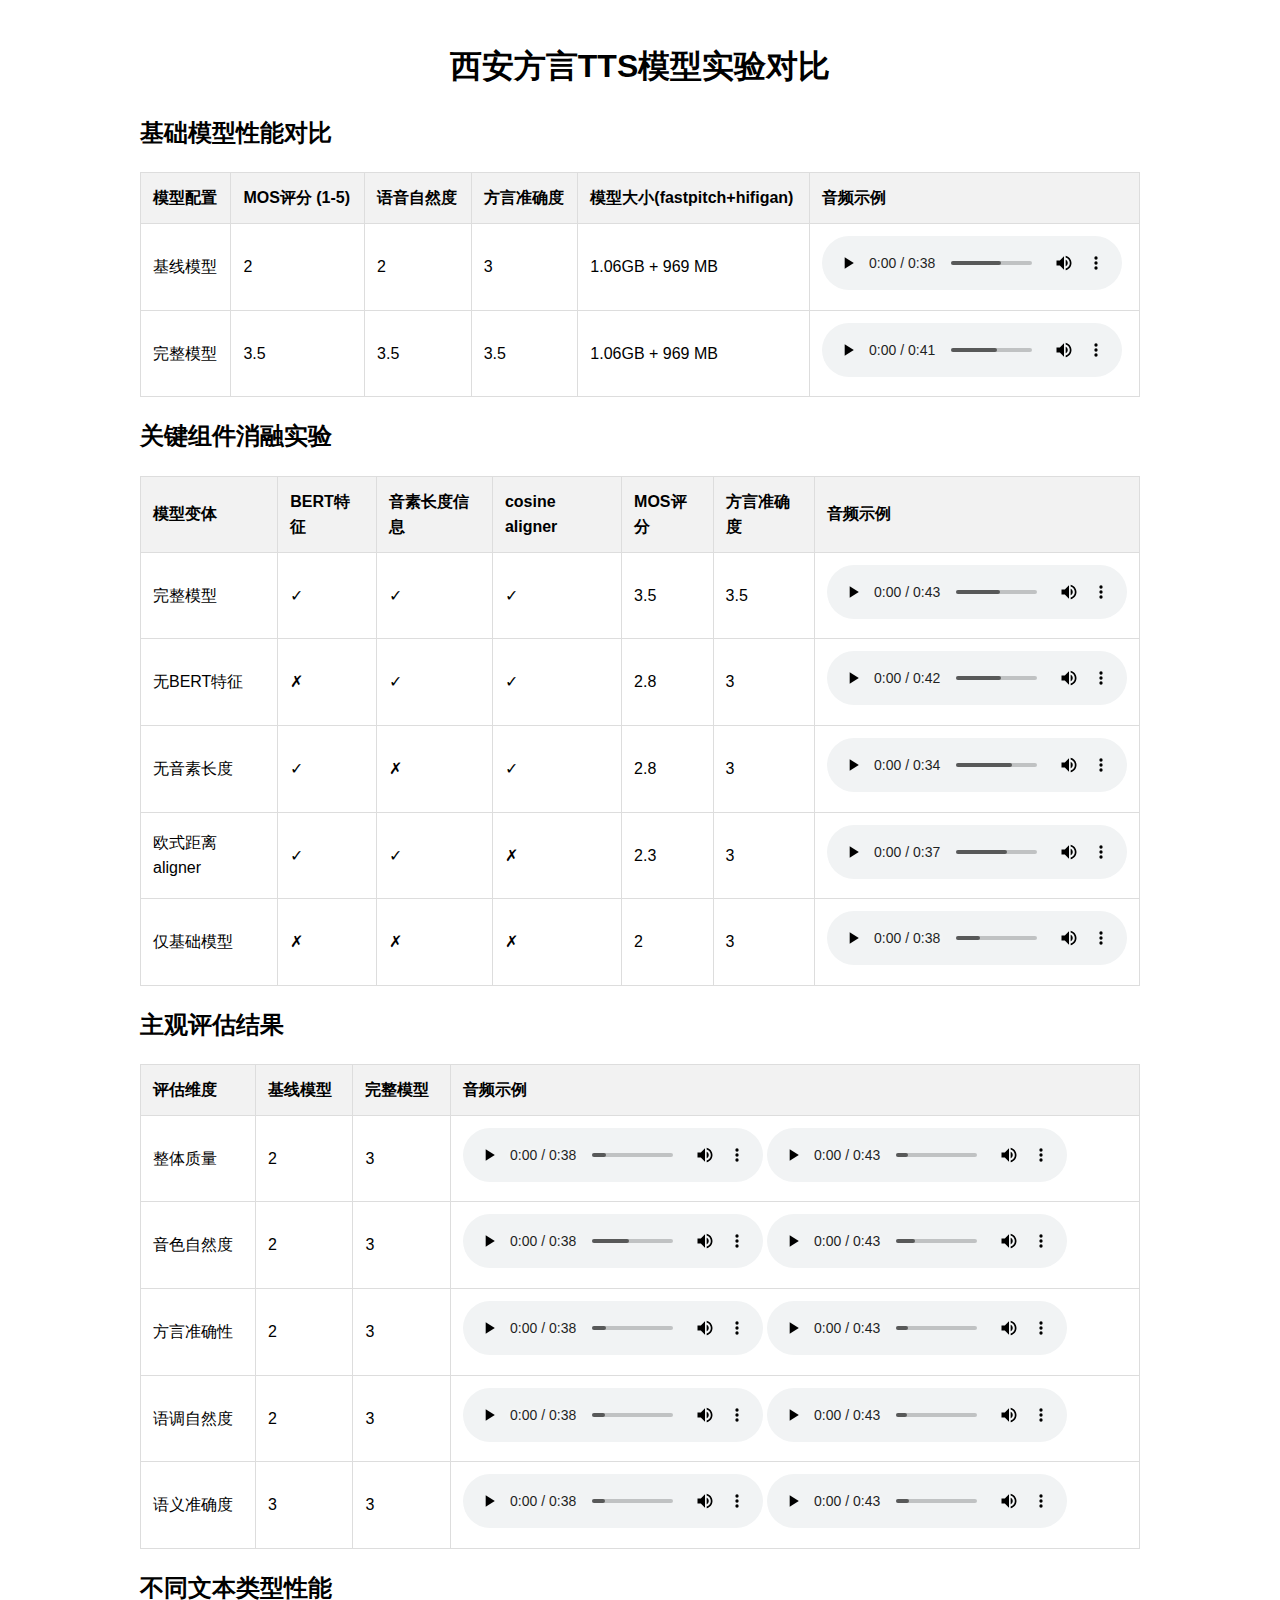
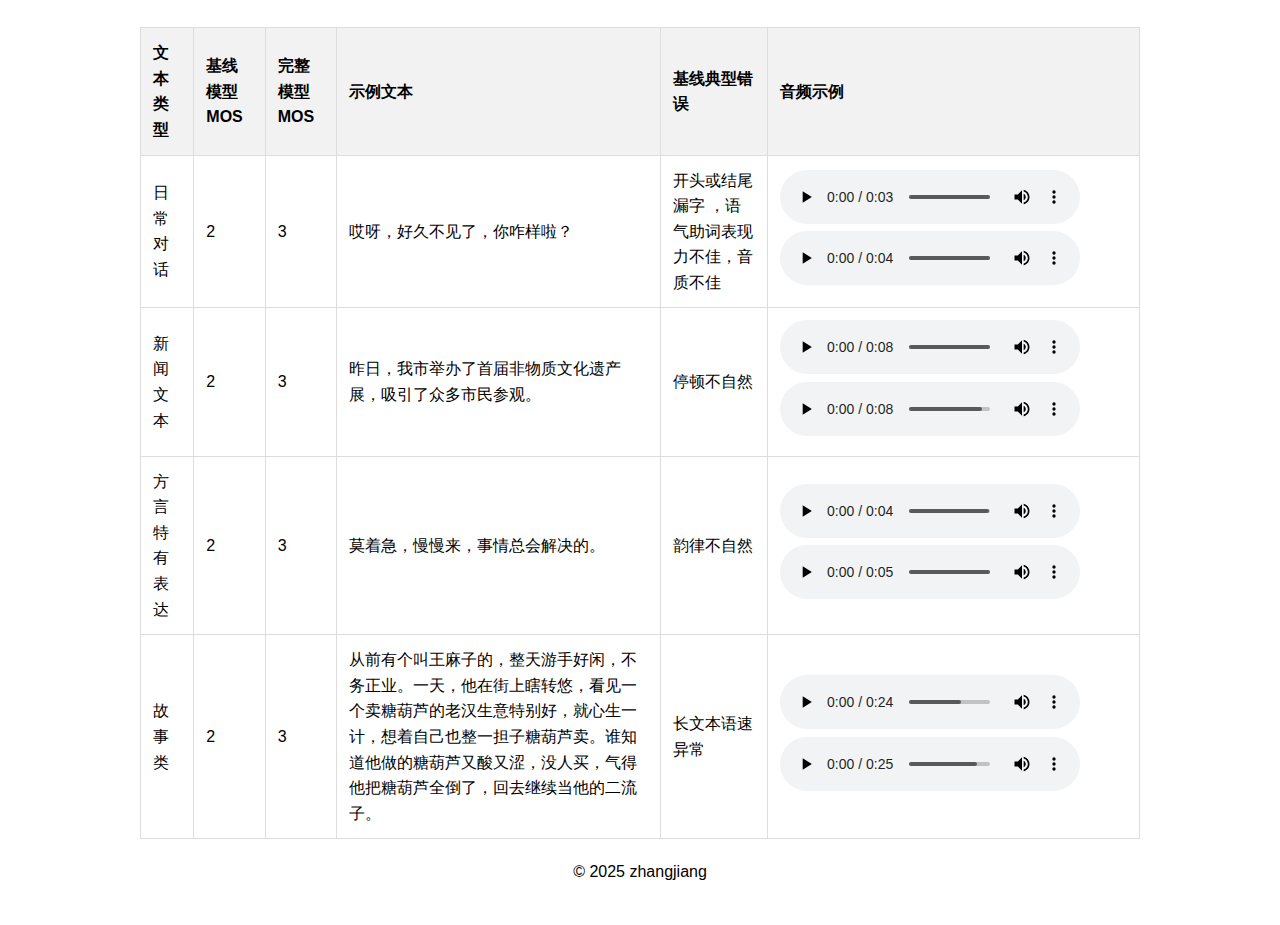
==== index_full.html @ 5d58fa35 "add ablation experiment" ====
<!DOCTYPE html>
<html>
<head>
    <meta charset="UTF-8">
    <meta name="viewport" content="width=device-width, initial-scale=1.0">
    <title>TTS演示结果</title>
    <link rel="stylesheet" href="styles.css">
</head>
<body>
    <header>
        <h1>西安方言TTS模型实验对比</h1>
    </header>
    
    <main>
        <!-- 基础模型性能对比表格 -->
        <section class="model-performance">
            <h2>基础模型性能对比</h2>
            <table>
                <tr>
                    <th>模型配置</th>
                    <th>MOS评分 (1-5)</th>
                    <th>语音自然度</th>
                    <th>方言准确度</th>
                    <th>模型大小(fastpitch+hifigan)</th>
                    <th>音频示例</th>
                </tr>
                <tr>
                    <td>基线模型</td>
                    <td>2</td>
                    <td>2</td>
                    <td>3</td>
                    <td>1.06GB + 969 MB</td>
                    <td>
                        <audio controls>
                            <source src="audio/output_sx.wav" type="audio/mpeg">
                            您的浏览器不支持音频元素
                        </audio>
                    </td>
                </tr>
                <tr>
                    <td>完整模型</td>
                    <td>3.5</td>
                    <td>3.5</td>
                    <td>3.5</td>
                    <td>1.06GB + 969 MB</td>
                    <td>
                        <audio controls>
                            <source src="audio/output_cos.wav" type="audio/mpeg">
                            您的浏览器不支持音频元素
                        </audio>
                    </td>
                </tr>
            </table>
        </section>
        
        <!-- 关键组件消融实验表格 -->
        <section class="ablation-study">
            <h2>关键组件消融实验</h2>
            <table>
                <tr>
                    <th>模型变体</th>
                    <th>BERT特征</th>
                    <th>音素长度信息</th>
                    <th>cosine aligner</th>
                    <th>MOS评分</th>
                    <th>方言准确度</th>
                    <th>音频示例</th>
                </tr>
                <tr>
                    <td>完整模型</td>
                    <td>✓</td>
                    <td>✓</td>
                    <td>✓</td>
                    <td>3.5</td>
                    <td>3.5</td>
                    <td>
                        <audio controls>
                            <source src="audio/cur_best.wav" type="audio/mpeg">
                            您的浏览器不支持音频元素
                        </audio>
                    </td>
                </tr>
                <tr>
                    <td>无BERT特征</td>
                    <td>✗</td>
                    <td>✓</td>
                    <td>✓</td>
                    <td>2.8</td>
                    <td>3</td>
                    <td>
                        <audio controls>
                            <source src="audio/cos_wo_bert.wav" type="audio/mpeg">
                            您的浏览器不支持音频元素
                        </audio>
                    </td>
                </tr>
                <tr>
                    <td>无音素长度</td>
                    <td>✓</td>
                    <td>✗</td>
                    <td>✓</td>
                    <td>2.8</td>
                    <td>3</td>
                    <td>
                        <audio controls>
                            <source src="audio/cos_wo_plr.wav" type="audio/mpeg">
                            您的浏览器不支持音频元素
                        </audio>
                    </td>
                </tr>
                <tr>
                    <td>欧式距离 aligner</td>
                    <td>✓</td>
                    <td>✓</td>
                    <td>✗</td>
                    <td>2.3</td>
                    <td>3</td>
                    <td>
                        <audio controls>
                            <source src="audio/euclidean_aligner_example.wav" type="audio/mpeg">
                            您的浏览器不支持音频元素
                        </audio>
                    </td>
                </tr>
                <tr>
                    <td>仅基础模型</td>
                    <td>✗</td>
                    <td>✗</td>
                    <td>✗</td>
                    <td>2</td>
                    <td>3</td>
                    <td>
                        <audio controls>
                            <source src="audio/baseline_example.wav" type="audio/mpeg">
                            您的浏览器不支持音频元素
                        </audio>
                    </td>
                </tr>
            </table>
        </section>
        
        <!-- 主观评估结果表格 -->
        <section class="subjective-evaluation">
            <h2>主观评估结果</h2>
            <table>
                <tr>
                    <th>评估维度</th>
                    <th>基线模型</th>
                    <th>完整模型</th>
                    <th>音频示例</th>
                </tr>
                <tr>
                    <td>整体质量</td>
                    <td>2</td>
                    <td>3</td>
                    <td>
                        <audio controls>
                            <source src="audio/baseline_example.wav" type="audio/mpeg">
                            您的浏览器不支持音频元素
                        </audio>
                        <audio controls>
                            <source src="audio/full_model_example.wav" type="audio/mpeg">
                            您的浏览器不支持音频元素
                        </audio>
                    </td>
                </tr>
                <tr>
                    <td>音色自然度</td>
                    <td>2</td>
                    <td>3</td>
                    <td>
                        <audio controls>
                            <source src="audio/baseline_example.wav" type="audio/mpeg">
                            您的浏览器不支持音频元素
                        </audio>
                        <audio controls>
                            <source src="audio/full_model_example.wav" type="audio/mpeg">
                            您的浏览器不支持音频元素
                        </audio>
                    </td>
                </tr>
                <tr>
                    <td>方言准确性</td>
                    <td>2</td>
                    <td>3</td>
                    <td>
                        <audio controls>
                            <source src="audio/baseline_example.wav" type="audio/mpeg">
                            您的浏览器不支持音频元素
                        </audio>
                        <audio controls>
                            <source src="audio/full_model_example.wav" type="audio/mpeg">
                            您的浏览器不支持音频元素
                        </audio>
                    </td>
                </tr>
                <tr>
                    <td>语调自然度</td>
                    <td>2</td>
                    <td>3</td>
                    <td>
                        <audio controls>
                            <source src="audio/baseline_example.wav" type="audio/mpeg">
                            您的浏览器不支持音频元素
                        </audio>
                        <audio controls>
                            <source src="audio/full_model_example.wav" type="audio/mpeg">
                            您的浏览器不支持音频元素
                        </audio>
                    </td>
                </tr>
                <tr>
                    <td>语义准确度</td>
                    <td>3</td>
                    <td>3</td>
                    <td>
                        <audio controls>
                            <source src="audio/baseline_example.wav" type="audio/mpeg">
                            您的浏览器不支持音频元素
                        </audio>
                        <audio controls>
                            <source src="audio/full_model_example.wav" type="audio/mpeg">
                            您的浏览器不支持音频元素
                        </audio>
                    </td>
                </tr>
            </table>
        </section>
        
        <!-- 不同文本类型性能表格 -->
        <section class="text-type-performance">
            <h2>不同文本类型性能</h2>
            <table>
                <tr>
                    <th>文本类型</th>
                    <th>基线模型MOS</th>
                    <th>完整模型MOS</th>
                    <th>示例文本</th>
                    <th>基线典型错误</th>
                    <th>音频示例</th>
                </tr>
                <tr>
                    <td>日常对话</td>
                    <td>2</td>
                    <td>3</td>
                    <td>哎呀，好久不见了，你咋样啦？</td>
                    <td>开头或结尾漏字 ，语气助词表现力不佳，音质不佳</td>
                    <td>
                        <audio controls>
                            <source src="audio/日常对话1.wav" type="audio/mpeg">
                            您的浏览器不支持音频元素
                        </audio>
                        <audio controls>
                            <source src="audio/日常对话2.wav" type="audio/mpeg">
                            您的浏览器不支持音频元素
                        </audio>
                    </td>
                </tr>
                <tr>
                    <td>新闻文本</td>
                    <td>2</td>
                    <td>3</td>
                    <td>昨日，我市举办了首届非物质文化遗产展，吸引了众多市民参观。</td>
                    <td>停顿不自然</td>
                    <td>
                        <audio controls>
                            <source src="audio/新闻文本1.wav" type="audio/mpeg">
                            您的浏览器不支持音频元素
                        </audio>
                        <audio controls>
                            <source src="audio/新闻文本2.wav" type="audio/mpeg">
                            您的浏览器不支持音频元素
                        </audio>
                    </td>
                </tr>
                <tr>
                    <td>方言特有表达</td>
                    <td>2</td>
                    <td>3</td>
                    <td>莫着急，慢慢来，事情总会解决的。</td>
                    <td>韵律不自然</td>
                    <td>
                        <audio controls>
                            <source src="audio/方言特有表达1.wav" type="audio/mpeg">
                            您的浏览器不支持音频元素
                        </audio>
                        <audio controls>
                            <source src="audio/方言特有表达2.wav" type="audio/mpeg">
                            您的浏览器不支持音频元素
                        </audio>
                    </td>
                </tr>
                <tr>
                    <td>故事类</td>
                    <td>2</td>
                    <td>3</td>
                    <td>从前有个叫王麻子的，整天游手好闲，不务正业。一天，他在街上瞎转悠，看见一个卖糖葫芦的老汉生意特别好，就心生一计，想着自己也整一担子糖葫芦卖。谁知道他做的糖葫芦又酸又涩，没人买，气得他把糖葫芦全倒了，回去继续当他的二流子。</td>
                    <td>长文本语速异常</td>
                    <td>
                        <audio controls>
                            <source src="audio/故事类1.wav" type="audio/mpeg">
                            您的浏览器不支持音频元素
                        </audio>
                        <audio controls>
                            <source src="audio/故事类2.wav" type="audio/mpeg">
                            您的浏览器不支持音频元素
                        </audio>
                    </td>
                </tr>
            </table>
        </section>
    </main>
    
    <footer>
        <p>© 2025 zhangjiang</p>
    </footer>
</body>
</html>
---- styles.css ----
body {
    font-family: 'Arial', sans-serif;
    line-height: 1.6;
    max-width: 1000px;
    margin: 0 auto;
    padding: 20px;
}

header, footer {
    text-align: center;
    margin: 20px 0;
}

.audio-sample {
    margin: 30px 0;
    padding: 20px;
    border: 1px solid #ddd;
    border-radius: 5px;
    background-color: #f9f9f9;
}

.audio-sample h3 {
    margin-top: 0;
}

table {
    width: 100%;
    border-collapse: collapse;
    margin: 20px 0;
}

table, th, td {
    border: 1px solid #ddd;
}

th, td {
    padding: 12px;
    text-align: left;
}

th {
    background-color: #f2f2f2;
}

img {
    max-width: 100%;
    height: auto;
    display: block;
    margin: 20px auto;
}
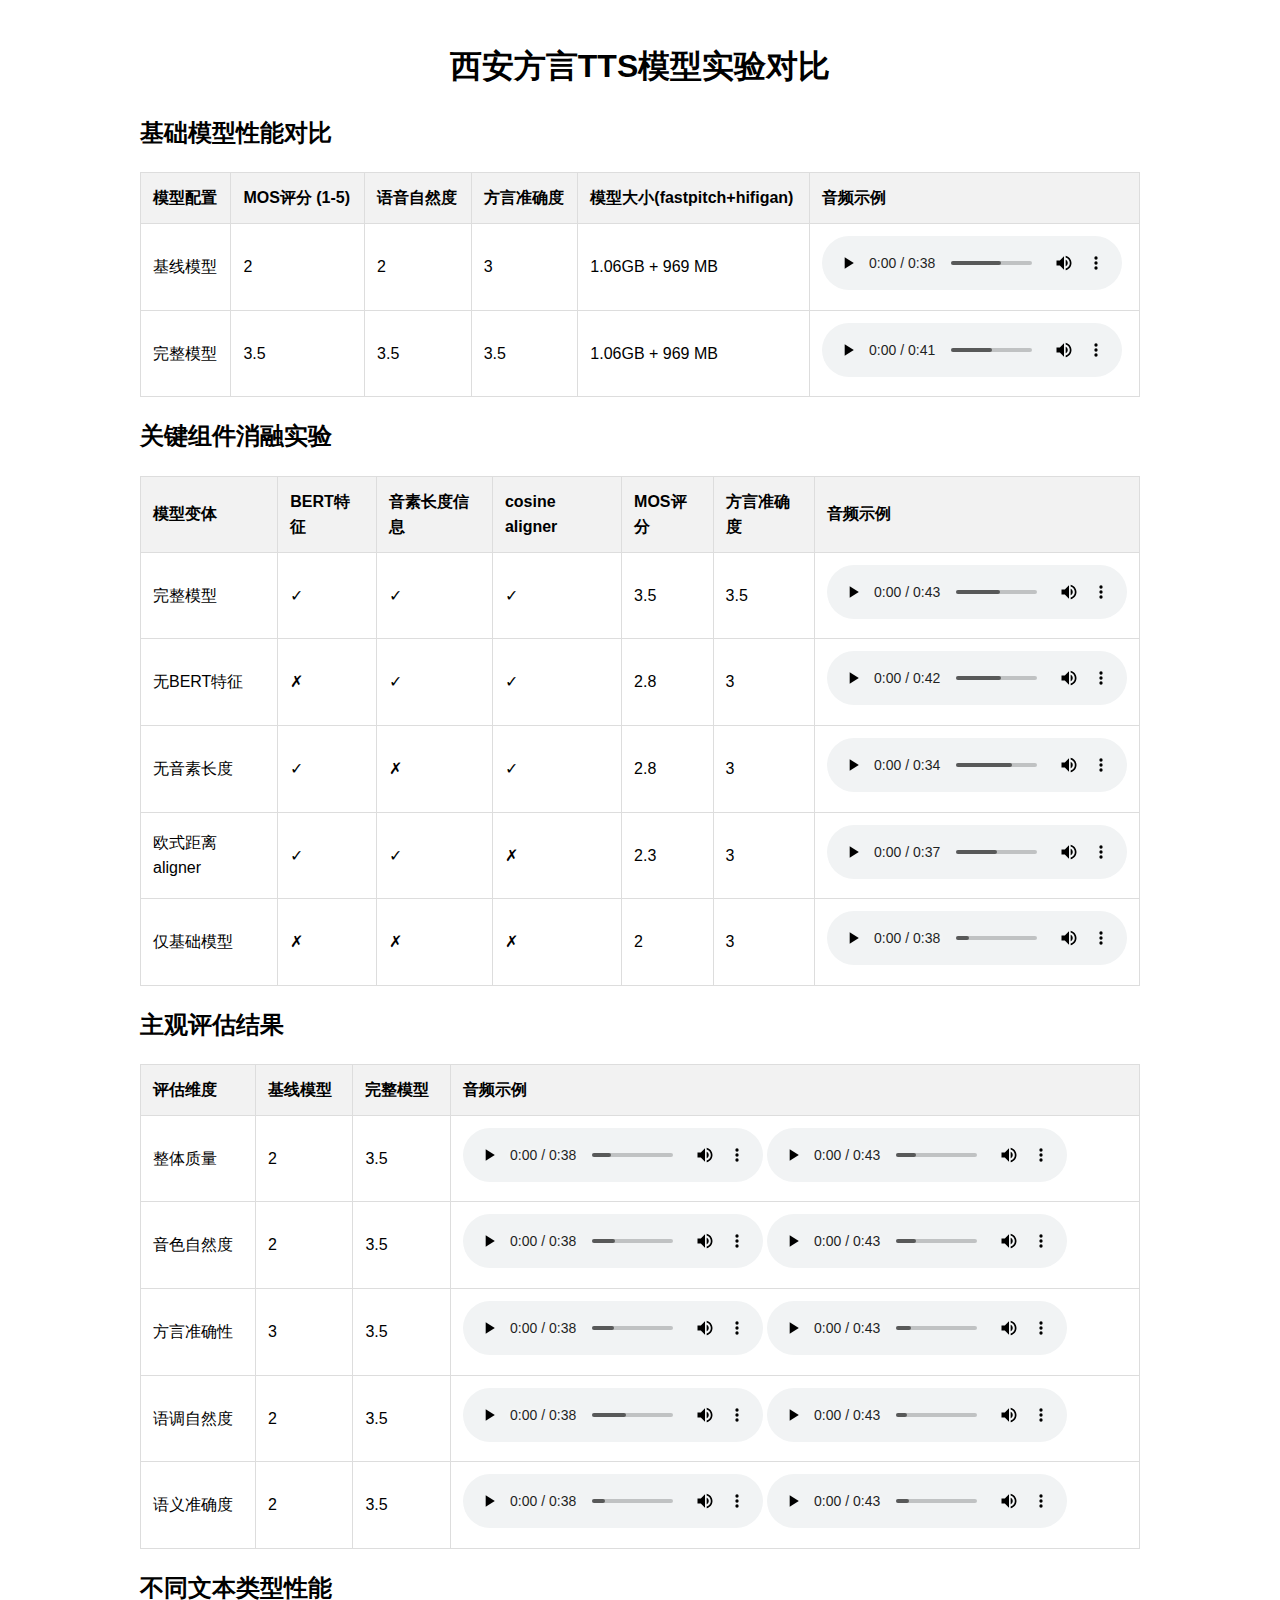
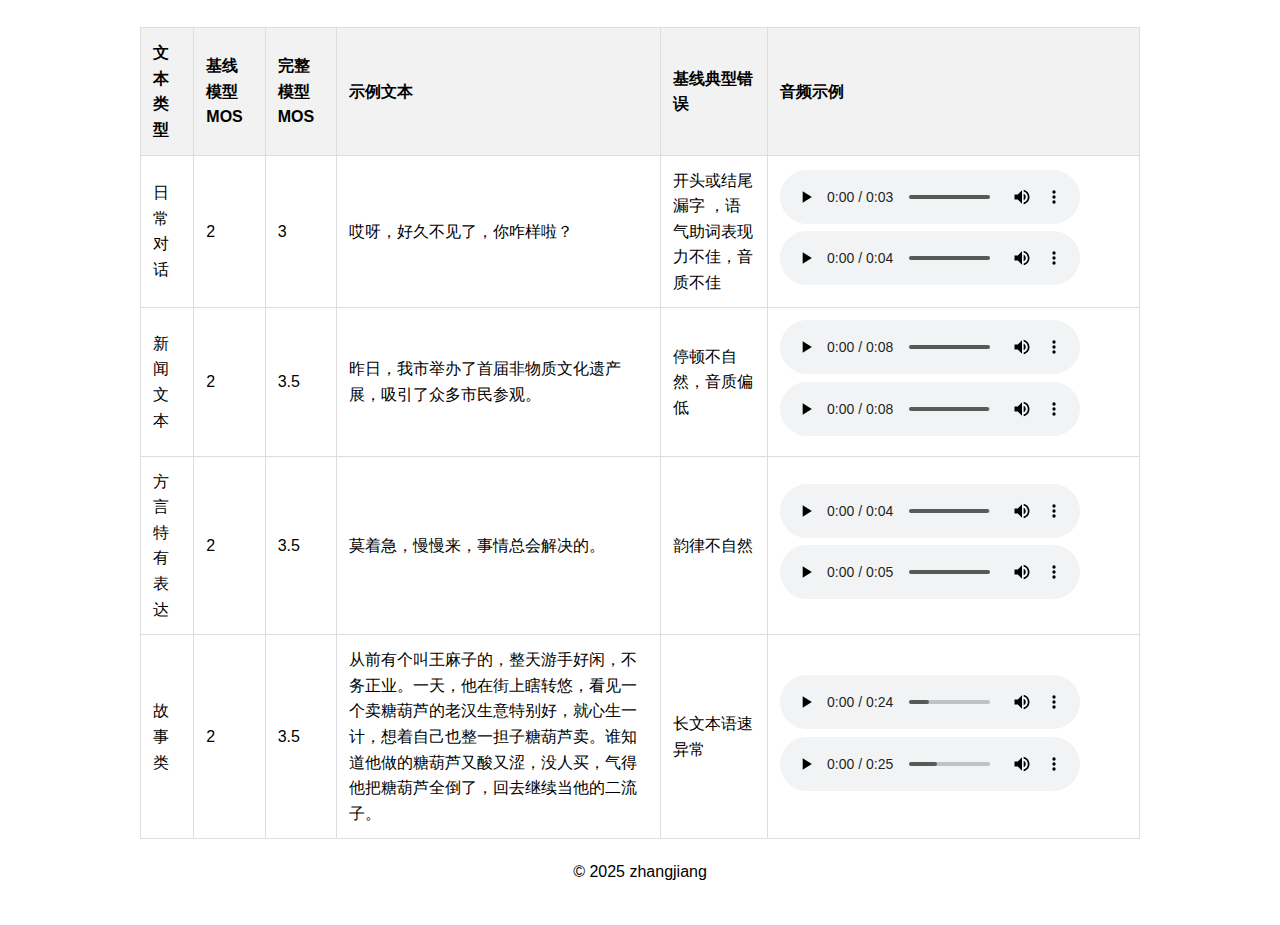
==== commit 05dee99f: "update some mos" ====
--- a/index_full.html
+++ b/index_full.html
@@ -152,7 +152,7 @@
                 <tr>
                     <td>整体质量</td>
                     <td>2</td>
-                    <td>3</td>
+                    <td>3.5</td>
                     <td>
                         <audio controls>
                             <source src="audio/baseline_example.wav" type="audio/mpeg">
@@ -167,7 +167,7 @@
                 <tr>
                     <td>音色自然度</td>
                     <td>2</td>
-                    <td>3</td>
+                    <td>3.5</td>
                     <td>
                         <audio controls>
                             <source src="audio/baseline_example.wav" type="audio/mpeg">
@@ -181,8 +181,8 @@
                 </tr>
                 <tr>
                     <td>方言准确性</td>
-                    <td>2</td>
-                    <td>3</td>
+                    <td>3</td>
+                    <td>3.5</td>
                     <td>
                         <audio controls>
                             <source src="audio/baseline_example.wav" type="audio/mpeg">
@@ -197,7 +197,7 @@
                 <tr>
                     <td>语调自然度</td>
                     <td>2</td>
-                    <td>3</td>
+                    <td>3.5</td>
                     <td>
                         <audio controls>
                             <source src="audio/baseline_example.wav" type="audio/mpeg">
@@ -211,8 +211,8 @@
                 </tr>
                 <tr>
                     <td>语义准确度</td>
-                    <td>3</td>
-                    <td>3</td>
+                    <td>2</td>
+                    <td>3.5</td>
                     <td>
                         <audio controls>
                             <source src="audio/baseline_example.wav" type="audio/mpeg">
@@ -259,9 +259,9 @@
                 <tr>
                     <td>新闻文本</td>
                     <td>2</td>
-                    <td>3</td>
+                    <td>3.5</td>
                     <td>昨日，我市举办了首届非物质文化遗产展，吸引了众多市民参观。</td>
-                    <td>停顿不自然</td>
+                    <td>停顿不自然，音质偏低</td>
                     <td>
                         <audio controls>
                             <source src="audio/新闻文本1.wav" type="audio/mpeg">
@@ -276,7 +276,7 @@
                 <tr>
                     <td>方言特有表达</td>
                     <td>2</td>
-                    <td>3</td>
+                    <td>3.5</td>
                     <td>莫着急，慢慢来，事情总会解决的。</td>
                     <td>韵律不自然</td>
                     <td>
@@ -293,7 +293,7 @@
                 <tr>
                     <td>故事类</td>
                     <td>2</td>
-                    <td>3</td>
+                    <td>3.5</td>
                     <td>从前有个叫王麻子的，整天游手好闲，不务正业。一天，他在街上瞎转悠，看见一个卖糖葫芦的老汉生意特别好，就心生一计，想着自己也整一担子糖葫芦卖。谁知道他做的糖葫芦又酸又涩，没人买，气得他把糖葫芦全倒了，回去继续当他的二流子。</td>
                     <td>长文本语速异常</td>
                     <td>
